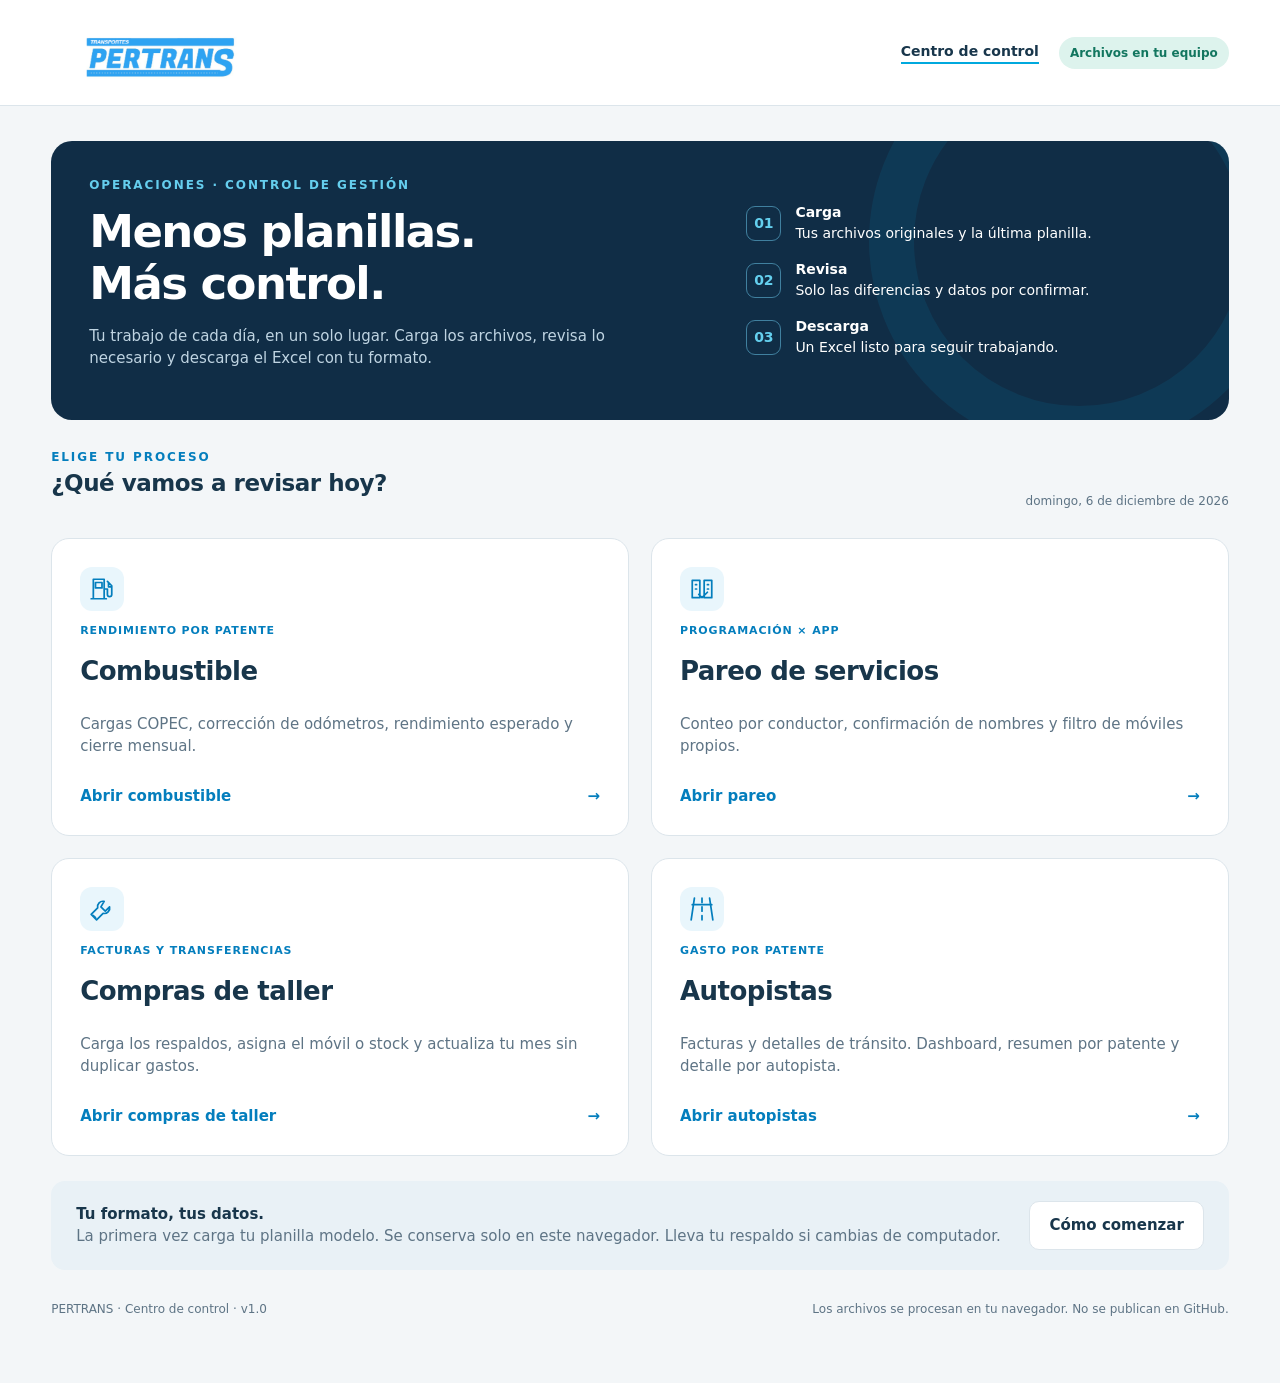
==== pertrans/index.html @ 5c3e9b15 "Add isolated PERTRANS portal with fuel, service matching, workshop invoices and toll reports" ====
<!doctype html><html lang="es"><head><meta charset="utf-8"><meta name="viewport" content="width=device-width, initial-scale=1"><meta name="theme-color" content="#102d46"><title>PERTRANS · Centro de control</title><link rel="icon" href="assets/pertrans-logo.png"><link rel="stylesheet" href="assets/ui.css"></head><body>
<header><img class="logo" src="assets/pertrans-logo.png" alt="Transportes PERTRANS"><nav><a class="current" href="./">Centro de control</a><span class="badge">Archivos en tu equipo</span></nav></header>
<main><section class="hero"><div><div class="eyebrow">Operaciones · Control de gestión</div><h1>Menos planillas.<br>Más control.</h1><p>Tu trabajo de cada día, en un solo lugar. Carga los archivos, revisa lo necesario y descarga el Excel con tu formato.</p></div><div class="flow"><div><b>01</b><span><strong>Carga</strong><br>Tus archivos originales y la última planilla.</span></div><div><b>02</b><span><strong>Revisa</strong><br>Solo las diferencias y datos por confirmar.</span></div><div><b>03</b><span><strong>Descarga</strong><br>Un Excel listo para seguir trabajando.</span></div></div></section>
<div class="heading"><div><div class="eyebrow">Elige tu proceso</div><h2>¿Qué vamos a revisar hoy?</h2></div><span class="muted tiny" id="today"></span></div>
<section class="cards">
<a class="card" href="combustible/"><div class="icon"><svg viewBox="0 0 24 24"><path d="M4 21V3h10v18M2 21h14M6 6h6v5H6zM14 12h3v5a2 2 0 004 0V9l-4-4M18 6v4h3"/></svg></div><span class="tag">RENDIMIENTO POR PATENTE</span><h2>Combustible</h2><p class="muted">Cargas COPEC, corrección de odómetros, rendimiento esperado y cierre mensual.</p><div class="open">Abrir combustible <span>→</span></div></a>
<a class="card" href="pareo/"><div class="icon"><svg viewBox="0 0 24 24"><path d="M3 4h7v16H3zM14 4h7v16h-7zM6 8h1M6 12h1M17 8h1M17 12h1M9 17l3 3 5-5"/></svg></div><span class="tag">PROGRAMACIÓN × APP</span><h2>Pareo de servicios</h2><p class="muted">Conteo por conductor, confirmación de nombres y filtro de móviles propios.</p><div class="open">Abrir pareo <span>→</span></div></a>
<a class="card" href="taller/"><div class="icon"><svg viewBox="0 0 24 24"><path d="M14 5a5 5 0 00-6 6L2 17l5 5 6-6a5 5 0 006-6l-4 4-4-4zM4 18l2 2"/></svg></div><span class="tag">FACTURAS Y TRANSFERENCIAS</span><h2>Compras de taller</h2><p class="muted">Carga los respaldos, asigna el móvil o stock y actualiza tu mes sin duplicar gastos.</p><div class="open">Abrir compras de taller <span>→</span></div></a>
<a class="card" href="autopistas/"><div class="icon"><svg viewBox="0 0 24 24"><path d="M5 2L2 22M19 2l3 20M12 2v4M12 10v4M12 18v4M3 8h18"/></svg></div><span class="tag">GASTO POR PATENTE</span><h2>Autopistas</h2><p class="muted">Facturas y detalles de tránsito. Dashboard, resumen por patente y detalle por autopista.</p><div class="open">Abrir autopistas <span>→</span></div></a>
</section><aside class="help"><div><strong>Tu formato, tus datos.</strong><br><span class="muted">La primera vez carga tu planilla modelo. Se conserva solo en este navegador. Lleva tu respaldo si cambias de computador.</span></div><a class="btn" href="GUIA.md">Cómo comenzar</a></aside>
<footer class="footer"><span>PERTRANS · Centro de control · v1.0</span><span>Los archivos se procesan en tu navegador. No se publican en GitHub.</span></footer></main><script>document.getElementById('today').textContent=new Date().toLocaleDateString('es-CL',{weekday:'long',day:'numeric',month:'long',year:'numeric'});</script></body></html>
---- pertrans/assets/ui.css ----
@import url('../assets/base-fonts.css');
:root{--navy:#102d46;--ink:#18364b;--blue:#047ebd;--cyan:#00a9de;--paper:#f3f6f8;--line:#dce5eb;--muted:#5e7485;--red:#b3343a;--green:#12765f}*{box-sizing:border-box}body{margin:0;background:var(--paper);font:15px/1.5 'Inter',system-ui,sans-serif;color:var(--ink)}a{color:var(--blue)}button,input,select,textarea{font:inherit}button,.btn{border:1px solid var(--line);background:white;border-radius:10px;padding:12px 19px;cursor:pointer;color:var(--ink);font-weight:650;text-decoration:none;display:inline-flex;gap:8px;align-items:center;justify-content:center;transition:.18s}button:hover,.btn:hover{background:#e9f6fd;border-color:var(--cyan)}button.primary,.btn.primary{background:var(--blue);border-color:var(--blue);color:white}button.primary:hover{background:#00699d}button:disabled{opacity:.45;cursor:not-allowed}input,select,textarea{border:1px solid #bdceda;border-radius:8px;padding:10px 11px;background:white;color:var(--ink)}input:focus,button:focus-visible,select:focus{outline:3px solid #52c5ee77;outline-offset:2px}textarea{width:100%;resize:vertical}header{background:white;border-bottom:1px solid var(--line);padding:18px 4vw;display:flex;align-items:center;justify-content:space-between;gap:24px}.logo{width:210px;height:auto;object-fit:contain}header nav{display:flex;gap:20px;align-items:center}header a{text-decoration:none;font-weight:650;font-size:14px}header .current{color:var(--ink);border-bottom:2px solid var(--cyan)}main{max-width:1450px;margin:0 auto;padding:35px 4vw 65px}.eyebrow{font-size:12px;font-weight:800;letter-spacing:.16em;text-transform:uppercase;color:var(--blue)}h1{font-size:40px;line-height:1.15;letter-spacing:-.035em;margin:12px 0 15px}h2{font-size:23px;letter-spacing:-.02em;margin:0 0 10px}h3{margin:4px 0 9px}p{margin:0 0 15px}.muted{color:var(--muted)}.heading{display:flex;justify-content:space-between;align-items:flex-end;gap:24px;margin-bottom:28px}.badge{padding:7px 11px;background:#ddf3ed;color:var(--green);border-radius:24px;font-size:12px;font-weight:750;white-space:nowrap}.panel{background:white;padding:25px;border:1px solid var(--line);border-radius:16px;margin-bottom:22px;box-shadow:0 4px 14px #14334b04}.step{display:flex;gap:12px;align-items:center;margin-bottom:18px}.step b:first-child{background:var(--navy);color:white;width:32px;height:32px;border-radius:50%;display:grid;place-items:center;font-size:13px}.step h2{margin:0}.fields{display:grid;grid-template-columns:repeat(auto-fit,minmax(210px,1fr));gap:16px}.fields label{font-weight:650;display:flex;flex-direction:column;gap:7px}.drop{border:1px dashed #88b8d1;border-radius:12px;background:#f5fbff;padding:18px;display:flex;flex-direction:column;gap:10px}.drop input{width:100%;font-size:13px}.actions{display:flex;gap:10px;align-items:center;flex-wrap:wrap;margin-top:18px}.notice{border-left:4px solid var(--blue);padding:14px 17px;background:#eaf6fe;border-radius:5px;white-space:pre-line;font-size:14px}.notice.error{border-color:var(--red);background:#fff0f0}.notice.good{border-color:var(--green);background:#eaf8f2}.notice.warn{border-color:#da992a;background:#fff7e8}.kpis{display:grid;grid-template-columns:repeat(3,1fr);gap:15px;margin:20px 0}.kpi{padding:20px;border:1px solid var(--line);border-radius:12px;background:white}.kpi strong{display:block;font-size:28px;letter-spacing:-.03em}.kpi span{font-size:13px;color:var(--muted)}.scroll{overflow:auto;max-height:580px;border:1px solid var(--line);border-radius:10px}table{border-collapse:collapse;width:100%;font-size:13px}th{position:sticky;top:0;background:#eaf1f6;text-align:left;color:#24445c;z-index:1;padding:12px;white-space:nowrap}td{padding:10px 12px;border-bottom:1px solid #e7edf1;vertical-align:top}tr:hover td{background:#f5fbff}td input,td select{min-width:110px;width:100%;padding:6px 8px;font-size:13px}td.wide{min-width:245px}td button{font-size:12px;padding:6px 10px}td small{display:block;color:var(--muted);max-width:260px}summary{cursor:pointer;font-weight:700}details{margin-top:15px}dialog{border:0;border-radius:18px;width:min(1050px,95vw);max-height:90vh;padding:25px;color:var(--ink)}dialog::backdrop{background:#0d223cc0}dialog pre{white-space:pre-wrap;font:13px/1.5 monospace;background:#f2f6f8;padding:20px}dialog iframe{width:100%;height:65vh;border:0}.spacer{margin-left:auto}.empty{padding:45px;text-align:center;color:var(--muted)}[hidden]{display:none!important}.footer{font-size:12px;color:var(--muted);margin-top:30px;display:flex;justify-content:space-between}label.inline{display:flex;align-items:center;gap:9px;font-weight:500}.inline input{width:auto}.cards{display:grid;grid-template-columns:repeat(2,1fr);gap:22px}.card{position:relative;display:flex;flex-direction:column;gap:12px;background:white;border-radius:18px;padding:28px;border:1px solid var(--line);transition:.2s;text-decoration:none;color:var(--ink);min-height:270px}.card:hover{border-color:#45b5e1;box-shadow:0 8px 30px #1a658414;transform:translateY(-3px)}.card .tag{font-size:11px;font-weight:750;letter-spacing:.08em;color:var(--blue)}.card h2{font-size:26px}.card .open{margin-top:auto;font-weight:750;color:var(--blue);display:flex;align-items:center;justify-content:space-between}.icon{width:44px;height:44px;padding:9px;border-radius:12px;background:#e9f6fc;color:var(--blue)}.icon svg{width:100%;height:100%;stroke:currentColor;fill:none;stroke-width:1.6;stroke-linecap:round;stroke-linejoin:round}.hero{border-radius:21px;background:var(--navy);color:white;padding:35px 38px;margin-bottom:28px;display:grid;grid-template-columns:1.4fr 1fr;gap:35px;align-items:center;position:relative;overflow:hidden}.hero:after{content:'';position:absolute;right:-60px;top:-110px;width:330px;height:330px;border:45px solid #049ed21b;border-radius:50%;pointer-events:none}.hero h1{font-size:45px;font-weight:700;max-width:590px}.hero p{color:#bfd4e2;max-width:540px}.hero .eyebrow{color:#65ceee}.flow{display:flex;flex-direction:column;gap:15px;position:relative;z-index:1}.flow div{display:flex;gap:14px;align-items:center;font-size:14px}.flow b{border:1px solid #40809f;border-radius:9px;width:35px;height:35px;display:grid;place-items:center;color:#64cfee}.tiny{font-size:12px}.help{background:#e9f1f6;padding:20px 25px;border-radius:14px;display:flex;gap:15px;justify-content:space-between;align-items:center;margin-top:25px}.file-status{font-size:13px;color:var(--muted)}@media(max-width:800px){header{flex-direction:column;align-items:flex-start;padding:18px}header nav{gap:14px;flex-wrap:wrap}.logo{width:175px}main{padding:25px 18px}h1{font-size:32px}.hero{grid-template-columns:1fr;padding:26px}.hero h1{font-size:35px}.cards{grid-template-columns:1fr}.kpis{grid-template-columns:1fr}.heading{align-items:flex-start;flex-direction:column}.panel{padding:18px}.footer,.help{flex-direction:column;align-items:flex-start}}
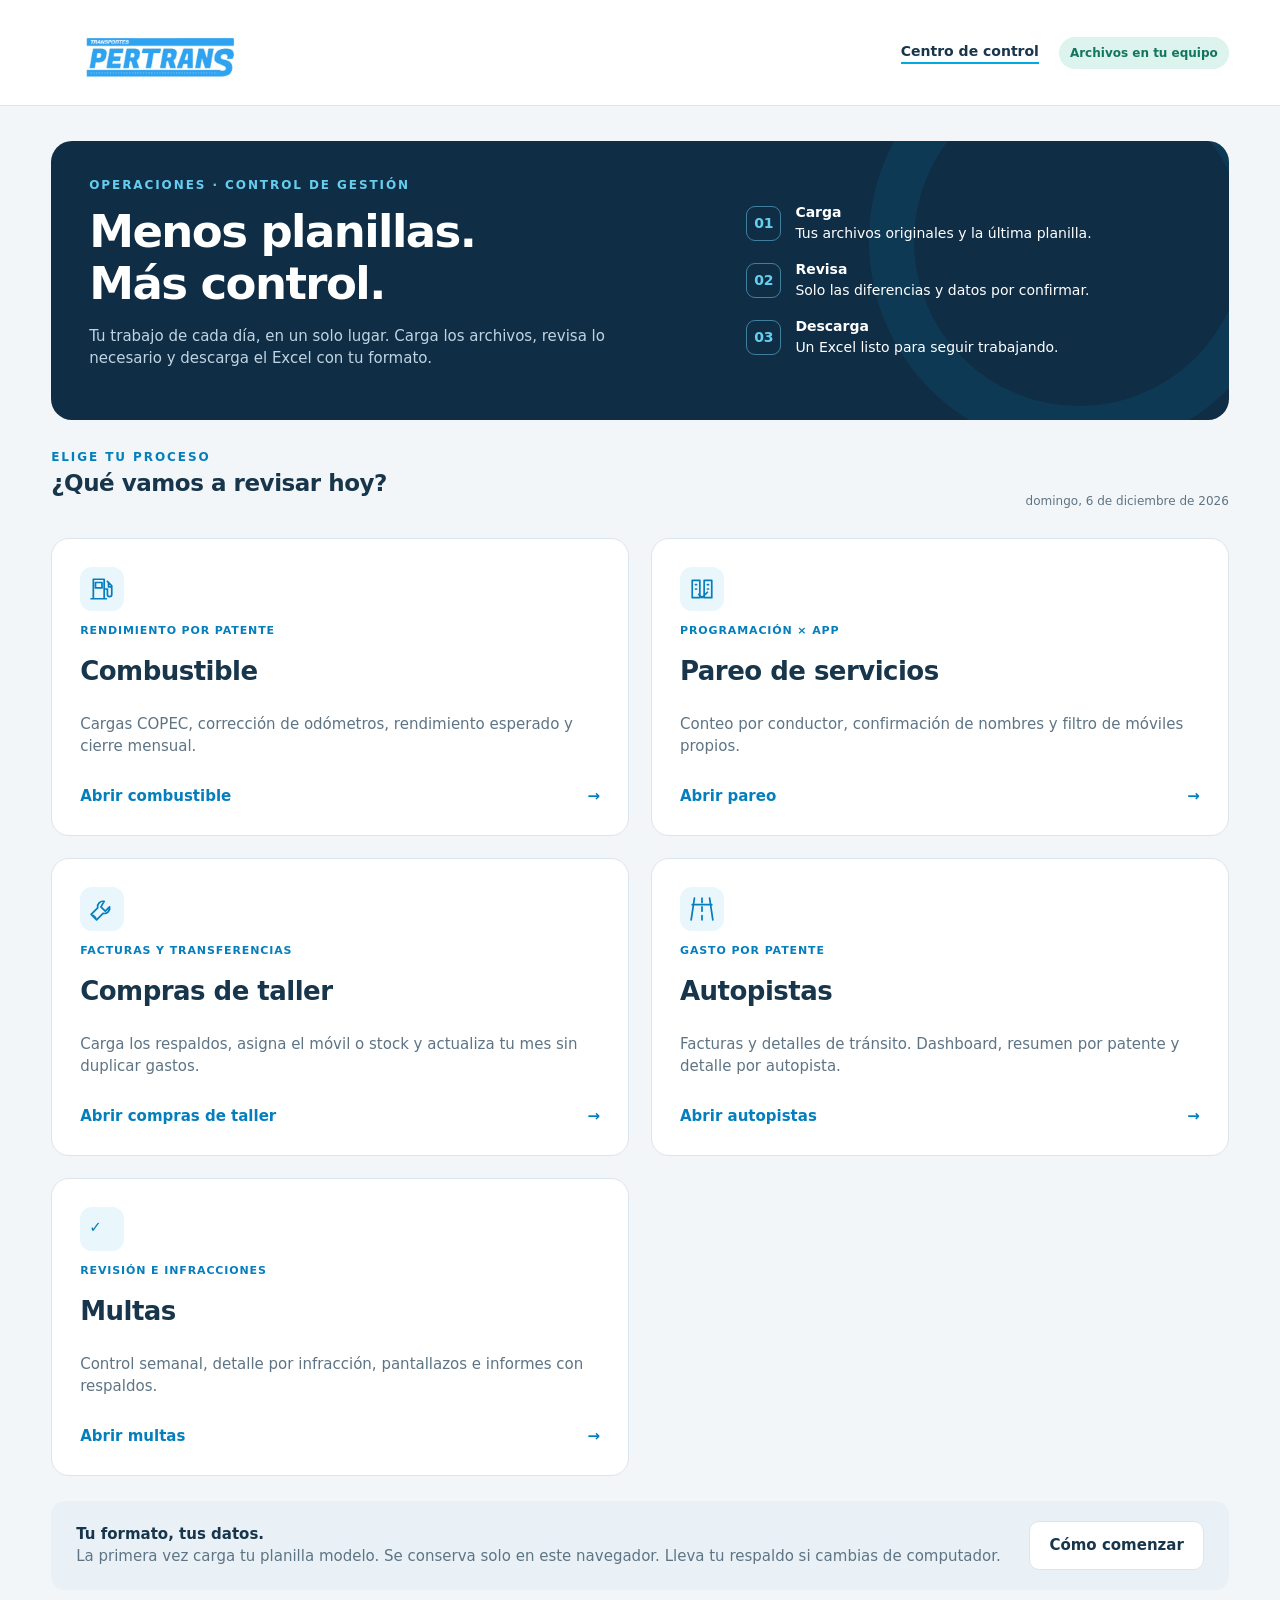
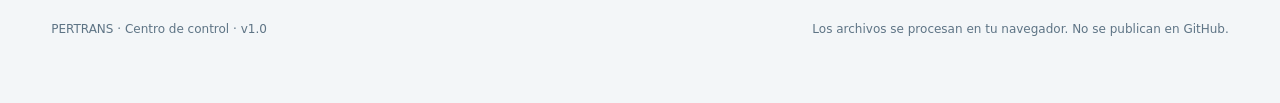
==== commit f8adb365: "Agrega control de multas, informes con respaldos y limpieza de pantalla" ====
--- a/pertrans/index.html
+++ b/pertrans/index.html
@@ -7,5 +7,5 @@
 <a class="card" href="pareo/"><div class="icon"><svg viewBox="0 0 24 24"><path d="M3 4h7v16H3zM14 4h7v16h-7zM6 8h1M6 12h1M17 8h1M17 12h1M9 17l3 3 5-5"/></svg></div><span class="tag">PROGRAMACIÓN × APP</span><h2>Pareo de servicios</h2><p class="muted">Conteo por conductor, confirmación de nombres y filtro de móviles propios.</p><div class="open">Abrir pareo <span>→</span></div></a>
 <a class="card" href="taller/"><div class="icon"><svg viewBox="0 0 24 24"><path d="M14 5a5 5 0 00-6 6L2 17l5 5 6-6a5 5 0 006-6l-4 4-4-4zM4 18l2 2"/></svg></div><span class="tag">FACTURAS Y TRANSFERENCIAS</span><h2>Compras de taller</h2><p class="muted">Carga los respaldos, asigna el móvil o stock y actualiza tu mes sin duplicar gastos.</p><div class="open">Abrir compras de taller <span>→</span></div></a>
 <a class="card" href="autopistas/"><div class="icon"><svg viewBox="0 0 24 24"><path d="M5 2L2 22M19 2l3 20M12 2v4M12 10v4M12 18v4M3 8h18"/></svg></div><span class="tag">GASTO POR PATENTE</span><h2>Autopistas</h2><p class="muted">Facturas y detalles de tránsito. Dashboard, resumen por patente y detalle por autopista.</p><div class="open">Abrir autopistas <span>→</span></div></a>
-</section><aside class="help"><div><strong>Tu formato, tus datos.</strong><br><span class="muted">La primera vez carga tu planilla modelo. Se conserva solo en este navegador. Lleva tu respaldo si cambias de computador.</span></div><a class="btn" href="GUIA.md">Cómo comenzar</a></aside>
+<a class="card" href="multas/"><div class="icon">✓</div><span class="tag">REVISIÓN E INFRACCIONES</span><h2>Multas</h2><p class="muted">Control semanal, detalle por infracción, pantallazos e informes con respaldos.</p><div class="open">Abrir multas <span>→</span></div></a></section><aside class="help"><div><strong>Tu formato, tus datos.</strong><br><span class="muted">La primera vez carga tu planilla modelo. Se conserva solo en este navegador. Lleva tu respaldo si cambias de computador.</span></div><a class="btn" href="GUIA.md">Cómo comenzar</a></aside>
 <footer class="footer"><span>PERTRANS · Centro de control · v1.0</span><span>Los archivos se procesan en tu navegador. No se publican en GitHub.</span></footer></main><script>document.getElementById('today').textContent=new Date().toLocaleDateString('es-CL',{weekday:'long',day:'numeric',month:'long',year:'numeric'});</script></body></html>
